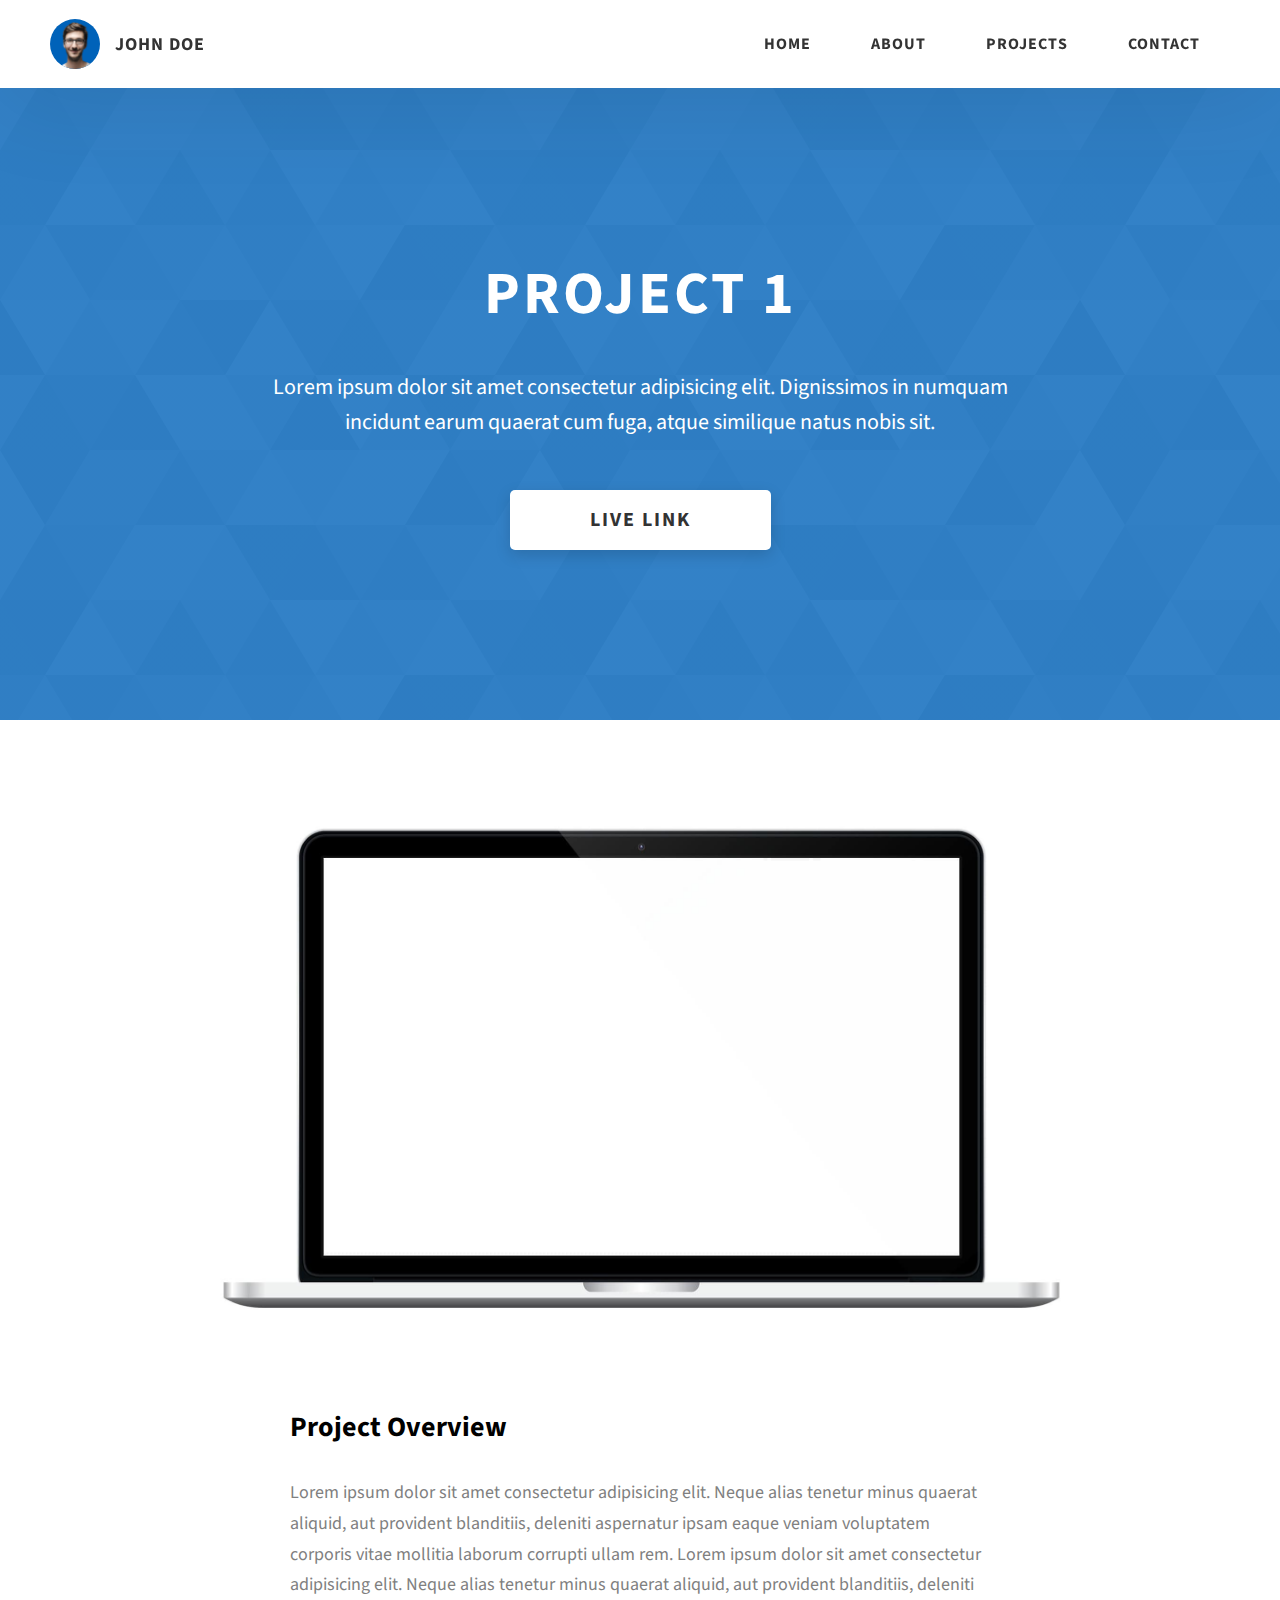
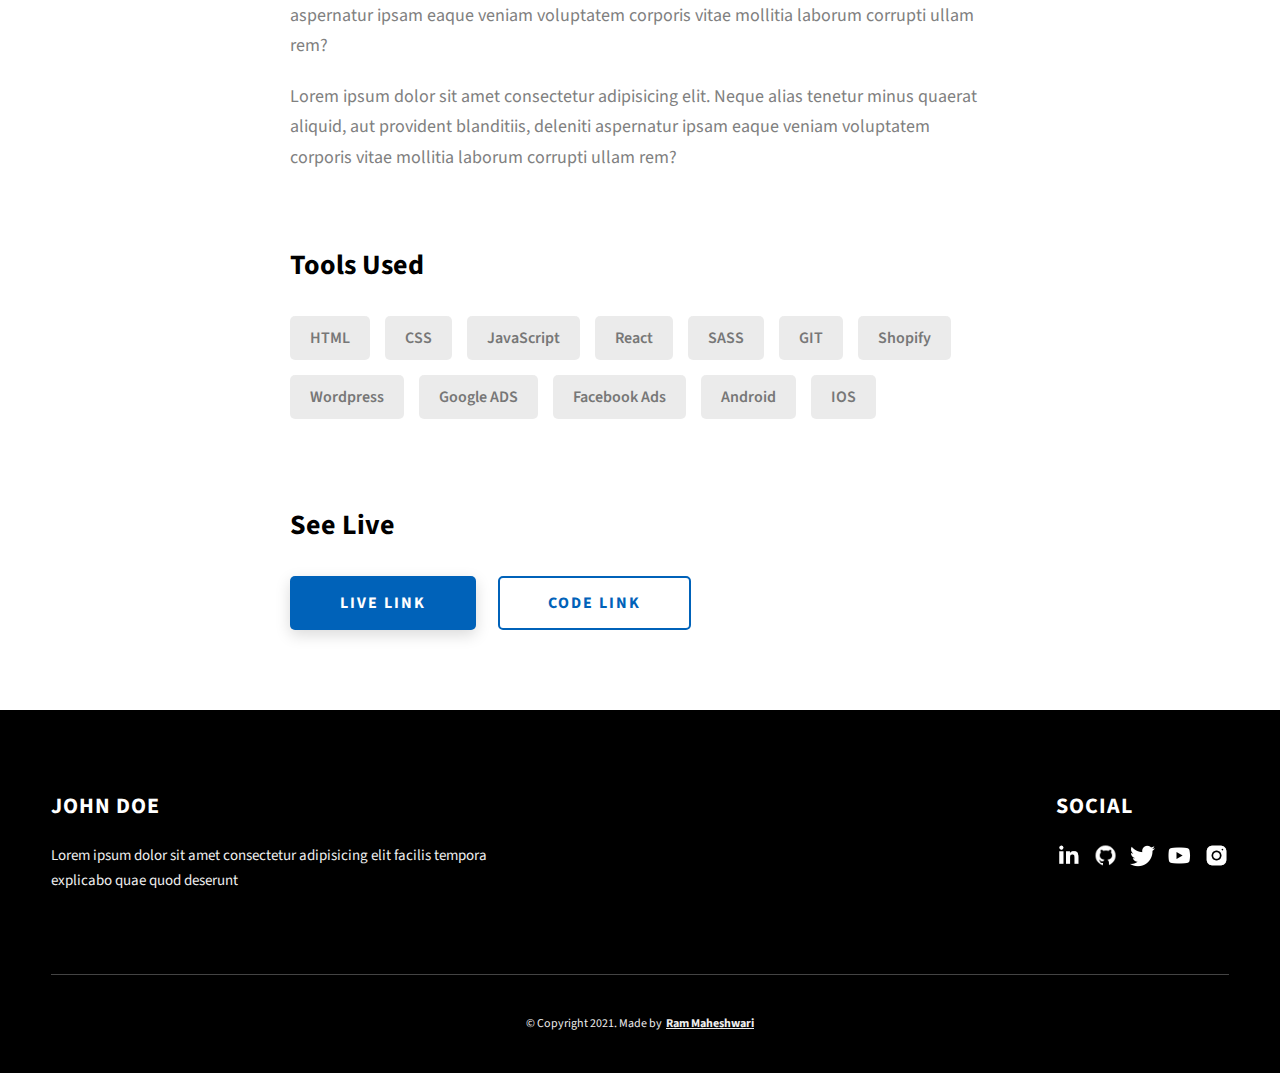
==== project-1.html @ 65ace91c "initial commit" ====
<!DOCTYPE html>
<html lang="en">
  <head>
    <meta charset="UTF-8" />
    <meta name="viewport" content="width=device-width, initial-scale=1.0" />
    <meta http-equiv="X-UA-Compatible" content="ie=edge" />
    <title>Case Study of Project 1</title>
    <meta name="description" content="Case study page of Project" />

    <link rel="stylesheet" href="css/style.css" />

    <link rel="preconnect" href="https://fonts.googleapis.com" />
    <link rel="preconnect" href="https://fonts.gstatic.com" crossorigin />
    <link
      href="https://fonts.googleapis.com/css2?family=Source+Sans+Pro:wght@400;600;700;900&display=swap"
      rel="stylesheet"
    />
  </head>
  <body>
    <header class="header">
      <div class="header__content">
        <div class="header__logo-container">
          <div class="header__logo-img-cont">
            <img
              src="./assets/png/john-doe.png"
              alt="Ram Maheshwari Logo Image"
              class="header__logo-img"
            />
          </div>
          <span class="header__logo-sub">John Doe</span>
        </div>
        <div class="header__main">
          <ul class="header__links">
            <li class="header__link-wrapper">
              <a href="./index.html" class="header__link"> Home </a>
            </li>
            <li class="header__link-wrapper">
              <a href="./index.html#about" class="header__link">About </a>
            </li>
            <li class="header__link-wrapper">
              <a href="./index.html#projects" class="header__link">
                Projects
              </a>
            </li>
            <li class="header__link-wrapper">
              <a href="./index.html#contact" class="header__link"> Contact </a>
            </li>
          </ul>
          <div class="header__main-ham-menu-cont">
            <img
              src="./assets/svg/ham-menu.svg"
              alt="hamburger menu"
              class="header__main-ham-menu"
            />
            <img
              src="./assets/svg/ham-menu-close.svg"
              alt="hamburger menu close"
              class="header__main-ham-menu-close d-none"
            />
          </div>
        </div>
      </div>
      <div class="header__sm-menu">
        <div class="header__sm-menu-content">
          <ul class="header__sm-menu-links">
            <li class="header__sm-menu-link">
              <a href="./index.html"> Home </a>
            </li>

            <li class="header__sm-menu-link">
              <a href="./index.html#about"> About </a>
            </li>

            <li class="header__sm-menu-link">
              <a href="./index.html#projects"> Projects </a>
            </li>

            <li class="header__sm-menu-link">
              <a href="./index.html#contact"> Contact </a>
            </li>
          </ul>
        </div>
      </div>
    </header>
    <section class="project-cs-hero">
      <div class="project-cs-hero__content">
        <h1 class="heading-primary">Project 1</h1>
        <div class="project-cs-hero__info">
          <p class="text-primary">
            Lorem ipsum dolor sit amet consectetur adipisicing elit. Dignissimos
            in numquam incidunt earum quaerat cum fuga, atque similique natus
            nobis sit.
          </p>
        </div>
        <div class="project-cs-hero__cta">
          <a href="#" class="btn btn--bg" target="_blank">Live Link</a>
        </div>
      </div>
    </section>
    <section class="project-details">
      <div class="main-container">
        <div class="project-details__content">
          <div class="project-details__showcase-img-cont">
            <img
              src="./assets/jpeg/project-mockup-example.jpeg"
              alt="Project Image"
              class="project-details__showcase-img"
            />
          </div>
          <div class="project-details__content-main">
            <div class="project-details__desc">
              <h3 class="project-details__content-title">Project Overview</h3>
              <p class="project-details__desc-para">
                Lorem ipsum dolor sit amet consectetur adipisicing elit. Neque
                alias tenetur minus quaerat aliquid, aut provident blanditiis,
                deleniti aspernatur ipsam eaque veniam voluptatem corporis vitae
                mollitia laborum corrupti ullam rem. Lorem ipsum dolor sit amet
                consectetur adipisicing elit. Neque alias tenetur minus quaerat
                aliquid, aut provident blanditiis, deleniti aspernatur ipsam
                eaque veniam voluptatem corporis vitae mollitia laborum corrupti
                ullam rem?
              </p>
              <p class="project-details__desc-para">
                Lorem ipsum dolor sit amet consectetur adipisicing elit. Neque
                alias tenetur minus quaerat aliquid, aut provident blanditiis,
                deleniti aspernatur ipsam eaque veniam voluptatem corporis vitae
                mollitia laborum corrupti ullam rem?
              </p>
            </div>
            <div class="project-details__tools-used">
              <h3 class="project-details__content-title">Tools Used</h3>
              <div class="skills">
                <div class="skills__skill">HTML</div>
                <div class="skills__skill">CSS</div>
                <div class="skills__skill">JavaScript</div>
                <div class="skills__skill">React</div>
                <div class="skills__skill">SASS</div>
                <div class="skills__skill">GIT</div>
                <div class="skills__skill">Shopify</div>
                <div class="skills__skill">Wordpress</div>
                <div class="skills__skill">Google ADS</div>
                <div class="skills__skill">Facebook Ads</div>
                <div class="skills__skill">Android</div>
                <div class="skills__skill">IOS</div>
              </div>
            </div>
            <div class="project-details__links">
              <h3 class="project-details__content-title">See Live</h3>
              <a
                href="#"
                class="btn btn--med btn--theme project-details__links-btn"
                target="_blank"
                >Live Link</a
              >
              <a
                href="#"
                class="btn btn--med btn--theme-inv project-details__links-btn"
                target="_blank"
                >Code Link</a
              >
            </div>
          </div>
        </div>
      </div>
    </section>
    <footer class="main-footer">
      <div class="main-container">
        <div class="main-footer__upper">
          <div class="main-footer__row main-footer__row-1">
            <h2 class="heading heading-sm main-footer__heading-sm">
              <span>Social</span>
            </h2>
            <div class="main-footer__social-cont">
              <a target="_blank" rel="noreferrer" href="#">
                <img
                  class="main-footer__icon"
                  src="./assets/png/linkedin-ico.png"
                  alt="icon"
                />
              </a>
              <a target="_blank" rel="noreferrer" href="#">
                <img
                  class="main-footer__icon"
                  src="./assets/png/github-ico.png"
                  alt="icon"
                />
              </a>
              <a target="_blank" rel="noreferrer" href="#">
                <img
                  class="main-footer__icon"
                  src="./assets/png/twitter-ico.png"
                  alt="icon"
                />
              </a>
              <a target="_blank" rel="noreferrer" href="#">
                <img
                  class="main-footer__icon"
                  src="./assets/png/yt-ico.png"
                  alt="icon"
                />
              </a>
              <a target="_blank" rel="noreferrer" href="#">
                <img
                  class="main-footer__icon main-footer__icon--mr-none"
                  src="./assets/png/insta-ico.png"
                  alt="icon"
                />
              </a>
            </div>
          </div>
          <div class="main-footer__row main-footer__row-2">
            <h4 class="heading heading-sm text-lt">John Doe</h4>
            <p class="main-footer__short-desc">
              Lorem ipsum dolor sit amet consectetur adipisicing elit facilis
              tempora explicabo quae quod deserunt
            </p>
          </div>
        </div>

        <div class="main-footer__lower">
          &copy; Copyright 2021. Made by
          <a rel="noreferrer" target="_blank" href="https://rammaheshwari.com"
            >Ram Maheshwari</a
          >
        </div>
      </div>
    </footer>
    <script src="./index.js"></script>
  </body>
</html>
---- css/style.css ----
/*
0 - 600px:      Phone
600 - 900px:    Tablet portrait
900 - 1200px:   Tablet landscape
[1200 - 1800] is where our normal styles apply
1800px + :      Big desktop
$breakpoint arguement choices:
- phone
- tab-port
- tab-land
- big-desktop

Inside media queries 1em is always 16px i.e 1em = 16px at every screen size only inside media queries
*/
*,
*::after,
*::before {
  margin: 0;
  padding: 0;
  box-sizing: inherit;
  font-family: inherit; }

html {
  font-size: 62.5%;
  scroll-behavior: smooth; }
  @media only screen and (max-width: 75em) {
    html {
      font-size: 59%; } }
  @media only screen and (max-width: 56.25em) {
    html {
      font-size: 56%; } }
  @media only screen and (min-width: 112.5em) {
    html {
      font-size: 65%; } }

body {
  box-sizing: border-box;
  position: relative;
  line-height: 1.5;
  font-family: sans-serif;
  overflow-x: hidden;
  overflow-y: scroll;
  font-family: 'Source Sans Pro', sans-serif; }

a {
  text-decoration: none;
  color: inherit; }

li {
  list-style: none; }

input:focus,
button:focus,
a:focus,
textarea:focus {
  outline: none; }

button {
  border: none;
  cursor: pointer; }

textarea {
  resize: none; }

.heading-primary {
  font-size: 6rem;
  text-transform: uppercase;
  letter-spacing: 3px;
  text-align: center; }
  @media only screen and (max-width: 37.5em) {
    .heading-primary {
      font-size: 4.5rem; } }

.heading-sec__mb-bg {
  margin-bottom: 11rem; }
  @media only screen and (max-width: 56.25em) {
    .heading-sec__mb-bg {
      margin-bottom: 8rem; } }

.heading-sec__mb-med {
  margin-bottom: 9rem; }
  @media only screen and (max-width: 56.25em) {
    .heading-sec__mb-med {
      margin-bottom: 8rem; } }

.heading-sec__main {
  display: block;
  font-size: 4rem;
  text-transform: uppercase;
  letter-spacing: 1px;
  letter-spacing: 3px;
  text-align: center;
  margin-bottom: 3.5rem;
  position: relative; }
  .heading-sec__main--lt {
    color: #fff; }
    .heading-sec__main--lt::after {
      content: '';
      background: #fff !important; }
  .heading-sec__main::after {
    content: '';
    position: absolute;
    top: calc(100% + 1.5rem);
    height: 5px;
    width: 3rem;
    background: #0062b9;
    left: 50%;
    transform: translateX(-50%);
    border-radius: 5px; }
    @media only screen and (max-width: 37.5em) {
      .heading-sec__main::after {
        top: calc(100% + 1.2rem); } }

.heading-sec__sub {
  display: block;
  text-align: center;
  color: #777;
  font-size: 2rem;
  font-weight: 500;
  max-width: 80rem;
  margin: auto;
  line-height: 1.6; }
  @media only screen and (max-width: 37.5em) {
    .heading-sec__sub {
      font-size: 1.8rem; } }
  .heading-sec__sub--lt {
    color: #eee; }

.heading-sm {
  font-size: 2.2rem;
  text-transform: uppercase;
  letter-spacing: 1px; }

.main-container {
  max-width: 120rem;
  margin: auto;
  width: 92%; }

.btn {
  background: #fff;
  color: #333;
  text-transform: uppercase;
  letter-spacing: 2px;
  display: inline-block;
  font-weight: 700;
  border-radius: 5px;
  box-shadow: 0 5px 15px 0 rgba(0, 0, 0, 0.15);
  transition: transform .3s; }
  .btn:hover {
    transform: translateY(-3px); }
  .btn--bg {
    padding: 1.5rem 8rem;
    font-size: 2rem; }
  .btn--med {
    padding: 1.5rem 5rem;
    font-size: 1.6rem; }
  .btn--theme {
    background: #0062b9;
    color: #fff; }
  .btn--theme-inv {
    color: #0062b9;
    background: #fff;
    border: 2px solid #0062b9;
    box-shadow: none;
    padding: calc(1.5rem - 2px) calc(5rem - 2px); }

.sec-pad {
  padding: 12rem 0; }
  @media only screen and (max-width: 56.25em) {
    .sec-pad {
      padding: 8rem 0; } }

.text-primary {
  color: #fff;
  font-size: 2.2rem;
  text-align: center;
  width: 100%;
  line-height: 1.6; }
  @media only screen and (max-width: 37.5em) {
    .text-primary {
      font-size: 2rem; } }

.d-none {
  display: none; }

.home-hero {
  color: #fff;
  background: linear-gradient(to right, rgba(0, 98, 185, 0.8), rgba(0, 98, 185, 0.8)), url(../../assets/svg/common-bg.svg);
  background-position: center;
  height: 100vh;
  min-height: 80rem;
  max-height: 120rem;
  position: relative; }
  @media only screen and (max-width: 37.5em) {
    .home-hero {
      height: unset;
      min-height: unset; } }
  .home-hero__socials {
    position: absolute;
    top: 50%;
    border: 2px solid #eee;
    border-left: 2px solid #eee;
    transform: translateY(-50%); }
    @media only screen and (max-width: 56.25em) {
      .home-hero__socials {
        display: none; } }
  .home-hero__mouse-scroll-cont {
    position: absolute;
    bottom: 3%;
    left: 50%;
    transform: translateX(-50%); }
    @media only screen and (max-width: 37.5em) {
      .home-hero__mouse-scroll-cont {
        display: none; } }
  .home-hero__social {
    width: 5rem; }
  .home-hero__social-icon-link {
    width: 100%;
    display: block;
    padding: 1.2rem;
    border-bottom: 2px solid #eee;
    transition: background .3s; }
    .home-hero__social-icon-link:hover {
      background: rgba(255, 255, 255, 0.1); }
    .home-hero__social-icon-link--bd-none {
      border-bottom: 0; }
  .home-hero__social-icon {
    width: 100%; }
  .home-hero__content {
    position: absolute;
    top: 50%;
    left: 50%;
    transform: translate(-50%, -50%);
    max-width: 90rem;
    width: 92%; }
    @media only screen and (max-width: 37.5em) {
      .home-hero__content {
        padding: 19rem 0 13rem 0;
        margin: auto;
        position: static;
        transform: translate(0, 0); } }
  .home-hero__info {
    margin: 3rem auto 0 auto;
    max-width: 80rem; }
  .home-hero__cta {
    margin-top: 5rem;
    text-align: center; }

.about {
  background: #fafafa; }
  .about__content {
    display: grid;
    grid-template-columns: 1fr 1fr;
    grid-gap: 10rem; }
    @media only screen and (max-width: 56.25em) {
      .about__content {
        grid-template-columns: 1fr;
        grid-gap: 8rem; } }
    .about__content-title {
      font-weight: 700;
      font-size: 2.8rem;
      margin-bottom: 3rem; }
      @media only screen and (max-width: 37.5em) {
        .about__content-title {
          font-size: 2.4rem; } }
    .about__content-details-para {
      font-size: 1.8rem;
      color: grey;
      max-width: 60rem;
      line-height: 1.7;
      margin-bottom: 1rem; }
      .about__content-details-para--hl {
        font-weight: 700;
        margin: 0 3px; }
      .about__content-details-para:last-child {
        margin-bottom: 4rem; }

.projects__row {
  display: grid;
  grid-template-columns: 1.5fr 1fr;
  grid-gap: 5rem;
  margin-bottom: 11rem; }
  @media only screen and (max-width: 56.25em) {
    .projects__row {
      grid-template-columns: 1fr;
      grid-gap: 2rem;
      margin-bottom: 8rem; } }
  @media only screen and (max-width: 56.25em) {
    .projects__row {
      text-align: center; } }
  .projects__row:last-child {
    margin-bottom: 0; }
  .projects__row-img-cont {
    overflow: hidden; }
  .projects__row-img {
    width: 100%;
    display: block;
    object-fit: cover; }
  .projects__row-content {
    padding: 2rem 0;
    display: flex;
    justify-content: center;
    flex-direction: column;
    align-items: flex-start; }
    @media only screen and (max-width: 56.25em) {
      .projects__row-content {
        align-items: center; } }
    .projects__row-content-title {
      font-weight: 700;
      font-size: 2.8rem;
      margin-bottom: 2rem; }
      @media only screen and (max-width: 37.5em) {
        .projects__row-content-title {
          font-size: 2.4rem; } }
    .projects__row-content-desc {
      font-size: 1.8rem;
      color: grey;
      max-width: 60rem;
      line-height: 1.7;
      margin-bottom: 3rem; }
      @media only screen and (max-width: 37.5em) {
        .projects__row-content-desc {
          font-size: 1.7rem; } }

.contact {
  background: linear-gradient(to right, rgba(0, 98, 185, 0.8), rgba(0, 98, 185, 0.8)), url(../../assets/svg/common-bg.svg);
  background-size: cover;
  background-position: center; }
  .contact__form-container {
    box-shadow: 0 0 10px rgba(0, 0, 0, 0.1);
    background: white;
    padding: 4rem;
    margin-top: 6rem;
    max-width: 80rem;
    text-align: right;
    width: 95%;
    border-radius: 5px;
    margin: 5rem auto 0 auto; }
    @media only screen and (max-width: 37.5em) {
      .contact__form-container {
        padding: 3rem; } }
  .contact__form-field {
    margin-bottom: 4rem; }
    @media only screen and (max-width: 37.5em) {
      .contact__form-field {
        margin-bottom: 3rem; } }
  .contact__form-label {
    color: #666;
    font-size: 1.4rem;
    letter-spacing: 1px;
    font-weight: 700;
    margin-bottom: 1rem;
    display: block;
    text-align: left; }
  .contact__form-input {
    color: #333;
    padding: 2rem;
    width: 100%;
    border: 1px solid #ebebeb;
    font-size: 1.6rem;
    letter-spacing: 0px;
    background: #f0f0f0;
    border-radius: 5px;
    font-weight: 600;
    /* Code for Modern Browsers */
    /* Code for WebKit, Blink, Edge */
    /* Code for Internet Explorer 10-11 */
    /* Code for Microsoft Edge */
    /* Code for Mozilla Firefox 4 to 18 */
    /* Code for Mozilla Firefox 19+ */ }
    .contact__form-input::placeholder {
      color: #999;
      font-weight: 600;
      font-size: 1.6rem; }
    .contact__form-input::-webkit-input-placeholder {
      color: #999;
      font-weight: 600;
      font-size: 1.6rem; }
    .contact__form-input:-ms-input-placeholder {
      color: #999;
      font-weight: 600;
      font-size: 1.6rem; }
    .contact__form-input::-ms-input-placeholder {
      color: #999;
      font-weight: 600;
      font-size: 1.6rem; }
    .contact__form-input:-moz-placeholder {
      opacity: 1;
      color: #999;
      font-weight: 600;
      font-size: 1.6rem; }
    .contact__form-input::-moz-placeholder {
      opacity: 1;
      color: #999;
      font-weight: 600;
      font-size: 1.6rem; }
  .contact__btn {
    width: 30%;
    padding: 2rem 4rem;
    font-size: 1.6rem; }
    @media only screen and (max-width: 37.5em) {
      .contact__btn {
        width: 100%; } }

.project-cs-hero {
  color: #fff;
  background: linear-gradient(to right, rgba(0, 98, 185, 0.8), rgba(0, 98, 185, 0.8)), url(../../assets/svg/common-bg.svg);
  background-size: cover;
  background-position: center;
  position: relative; }
  @media only screen and (max-width: 37.5em) {
    .project-cs-hero {
      height: unset;
      min-height: unset; } }
  .project-cs-hero__content {
    padding: 25rem 0 17rem 0;
    max-width: 90rem;
    width: 92%;
    margin: auto; }
    @media only screen and (max-width: 37.5em) {
      .project-cs-hero__content {
        padding: 19rem 0 13rem 0;
        margin: auto;
        position: static;
        transform: translate(0, 0); } }
  .project-cs-hero__info {
    margin: 3rem auto 0 auto;
    max-width: 80rem; }
  .project-cs-hero__cta {
    margin-top: 5rem;
    text-align: center; }

.project-details__content {
  padding: 8rem 0;
  max-width: 90rem;
  margin: auto; }
  .project-details__content-title {
    font-weight: 700;
    font-size: 2.8rem;
    margin-bottom: 3rem; }
    @media only screen and (max-width: 37.5em) {
      .project-details__content-title {
        font-size: 2.4rem; } }

.project-details__showcase-img-cont {
  width: 100%;
  margin-bottom: 6rem; }

.project-details__showcase-img {
  width: 100%; }

.project-details__content-main {
  width: 100%;
  max-width: 70rem;
  margin: auto; }

.project-details__desc {
  margin: 0 0 7rem 0; }
  .project-details__desc-para {
    font-size: 1.8rem;
    line-height: 1.7;
    color: grey;
    margin-bottom: 2rem; }

.project-details__tools-used {
  margin: 0 0 7rem 0; }
  .project-details__tools-used-list {
    display: flex;
    flex-wrap: wrap; }
  .project-details__tools-used-item {
    padding: 1rem 2rem;
    margin-bottom: 1.5rem;
    margin-right: 1.5rem;
    font-size: 1.6rem;
    background: rgba(153, 153, 153, 0.2);
    border-radius: 5px;
    font-weight: 600;
    color: #777; }

.project-details__links {
  margin: 0 0; }
  .project-details__links-btn {
    margin-right: 2rem; }
    @media only screen and (max-width: 37.5em) {
      .project-details__links-btn {
        margin-right: 0;
        width: 70%;
        margin-bottom: 2rem;
        text-align: center; } }
    .project-details__links-btn:last-child {
      margin: 0; }
      @media only screen and (max-width: 37.5em) {
        .project-details__links-btn:last-child {
          margin: 0; } }

.header {
  position: fixed;
  width: 100%;
  z-index: 1000;
  background: #000;
  background: #fff;
  box-shadow: 0 10px 100px rgba(0, 0, 0, 0.1); }
  .header__content {
    display: flex;
    align-items: center;
    justify-content: space-between;
    padding: 1rem 5rem; }
    @media only screen and (max-width: 56.25em) {
      .header__content {
        padding: 0 2rem; } }
  .header__logo-container {
    display: flex;
    align-items: center;
    cursor: pointer;
    color: #333;
    transition: color .3s; }
    .header__logo-container:hover {
      color: #0062b9; }
  .header__logo-img-cont {
    width: 5rem;
    height: 5rem;
    border-radius: 50px;
    overflow: hidden;
    margin-right: 1.5rem;
    background: #0062b9; }
    @media only screen and (max-width: 56.25em) {
      .header__logo-img-cont {
        width: 4.5rem;
        height: 4.5rem;
        margin-right: 1.2rem; } }
  .header__logo-img {
    width: 100%;
    height: 100%;
    object-fit: cover;
    object-position: center;
    display: block; }
  .header__logo-sub {
    font-size: 1.8rem;
    text-transform: uppercase;
    font-weight: 700;
    letter-spacing: 1px; }
  .header__links {
    display: flex; }
    @media only screen and (max-width: 37.5em) {
      .header__links {
        display: none; } }
  .header__link {
    padding: 2.2rem 3rem;
    display: inline-block;
    font-size: 1.6rem;
    color: #333;
    text-transform: uppercase;
    letter-spacing: 1px;
    font-weight: 700;
    transition: color .3s; }
    .header__link:hover {
      color: #0062b9; }
    @media only screen and (max-width: 56.25em) {
      .header__link {
        padding: 3rem 1.8rem;
        font-size: 1.5rem; } }
  .header__main-ham-menu-cont {
    display: none;
    width: 3rem;
    padding: 2.2rem 0; }
    @media only screen and (max-width: 37.5em) {
      .header__main-ham-menu-cont {
        display: block; } }
  .header__main-ham-menu {
    width: 100%; }
  .header__main-ham-menu-close {
    width: 100%; }
  .header__sm-menu {
    background: #fff;
    position: absolute;
    width: 100%;
    top: 100%;
    visibility: hidden;
    opacity: 0;
    transition: all .3s;
    box-shadow: 0px 5px 5px 0px rgba(0, 0, 0, 0.1);
    -webkit-box-shadow: 0px 5px 5px 0px rgba(0, 0, 0, 0.1);
    -moz-box-shadow: 0px 5px 5px 0px rgba(0, 0, 0, 0.1); }
    .header__sm-menu--active {
      visibility: hidden;
      opacity: 0; }
      @media only screen and (max-width: 37.5em) {
        .header__sm-menu--active {
          visibility: visible;
          opacity: 1; } }
  .header__sm-menu-link a {
    display: block;
    text-decoration: none;
    padding: 2.5rem 3rem;
    font-size: 1.6rem;
    color: #333;
    text-align: right;
    border-bottom: 1px solid #eee;
    font-weight: 700;
    text-transform: uppercase;
    letter-spacing: 2px;
    transition: color .3s; }
    .header__sm-menu-link a:hover {
      color: #0062b9; }
  .header__sm-menu-link:first-child a {
    border-top: 1px solid #eee; }
  .header__sm-menu-link-last {
    border-bottom: 0; }

.main-footer {
  background: #000;
  color: #fff; }
  .main-footer__upper {
    display: flex;
    justify-content: space-between;
    padding: 8rem 0; }
    @media only screen and (max-width: 56.25em) {
      .main-footer__upper {
        padding: 6rem 0; } }
    @media only screen and (max-width: 37.5em) {
      .main-footer__upper {
        display: block; } }
  .main-footer__row-1 {
    order: 2; }
    @media only screen and (max-width: 56.25em) {
      .main-footer__row-1 {
        margin-bottom: 5rem; } }
  .main-footer__row-2 {
    width: 40%;
    order: 1;
    max-width: 50rem; }
    @media only screen and (max-width: 56.25em) {
      .main-footer__row-2 {
        width: 100%; } }
  .main-footer__short-desc {
    margin-top: 2rem;
    color: #eee;
    font-size: 1.5rem;
    line-height: 1.7; }
  .main-footer__social-cont {
    margin-top: 2rem; }
  .main-footer__icon {
    margin-right: 1rem;
    width: 2.5rem; }
    .main-footer__icon--mr-none {
      margin-right: 0; }
  .main-footer__lower {
    padding: 4rem 0;
    border-top: 1px solid #444;
    color: #eee;
    font-size: 1.2rem;
    text-align: left;
    text-align: center; }
    .main-footer__lower a {
      text-decoration: underline;
      font-weight: bold;
      margin-left: 2px; }
    @media only screen and (max-width: 56.25em) {
      .main-footer__lower {
        padding: 3.5rem 0; } }

.skills {
  display: flex;
  flex-wrap: wrap; }
  .skills__skill {
    padding: 1rem 2rem;
    margin-bottom: 1.5rem;
    margin-right: 1.5rem;
    font-size: 1.6rem;
    background: rgba(153, 153, 153, 0.2);
    border-radius: 5px;
    font-weight: 600;
    color: #777; }

.mouse {
  width: 25px;
  height: 40px;
  border: 2px solid #eee;
  border-radius: 60px;
  position: relative;
  overflow: hidden; }
  .mouse::before {
    content: '';
    width: 5px;
    height: 5px;
    position: absolute;
    top: 7px;
    left: 50%;
    transform: translateX(-50%);
    background-color: #eee;
    border-radius: 50%;
    opacity: 1;
    animation: wheel 1.3s infinite;
    -webkit-animation: wheel 1.3s infinite; }

@keyframes wheel {
  to {
    opacity: 0;
    top: 27px; } }

@-webkit-keyframes wheel {
  to {
    opacity: 0;
    top: 27px; } }
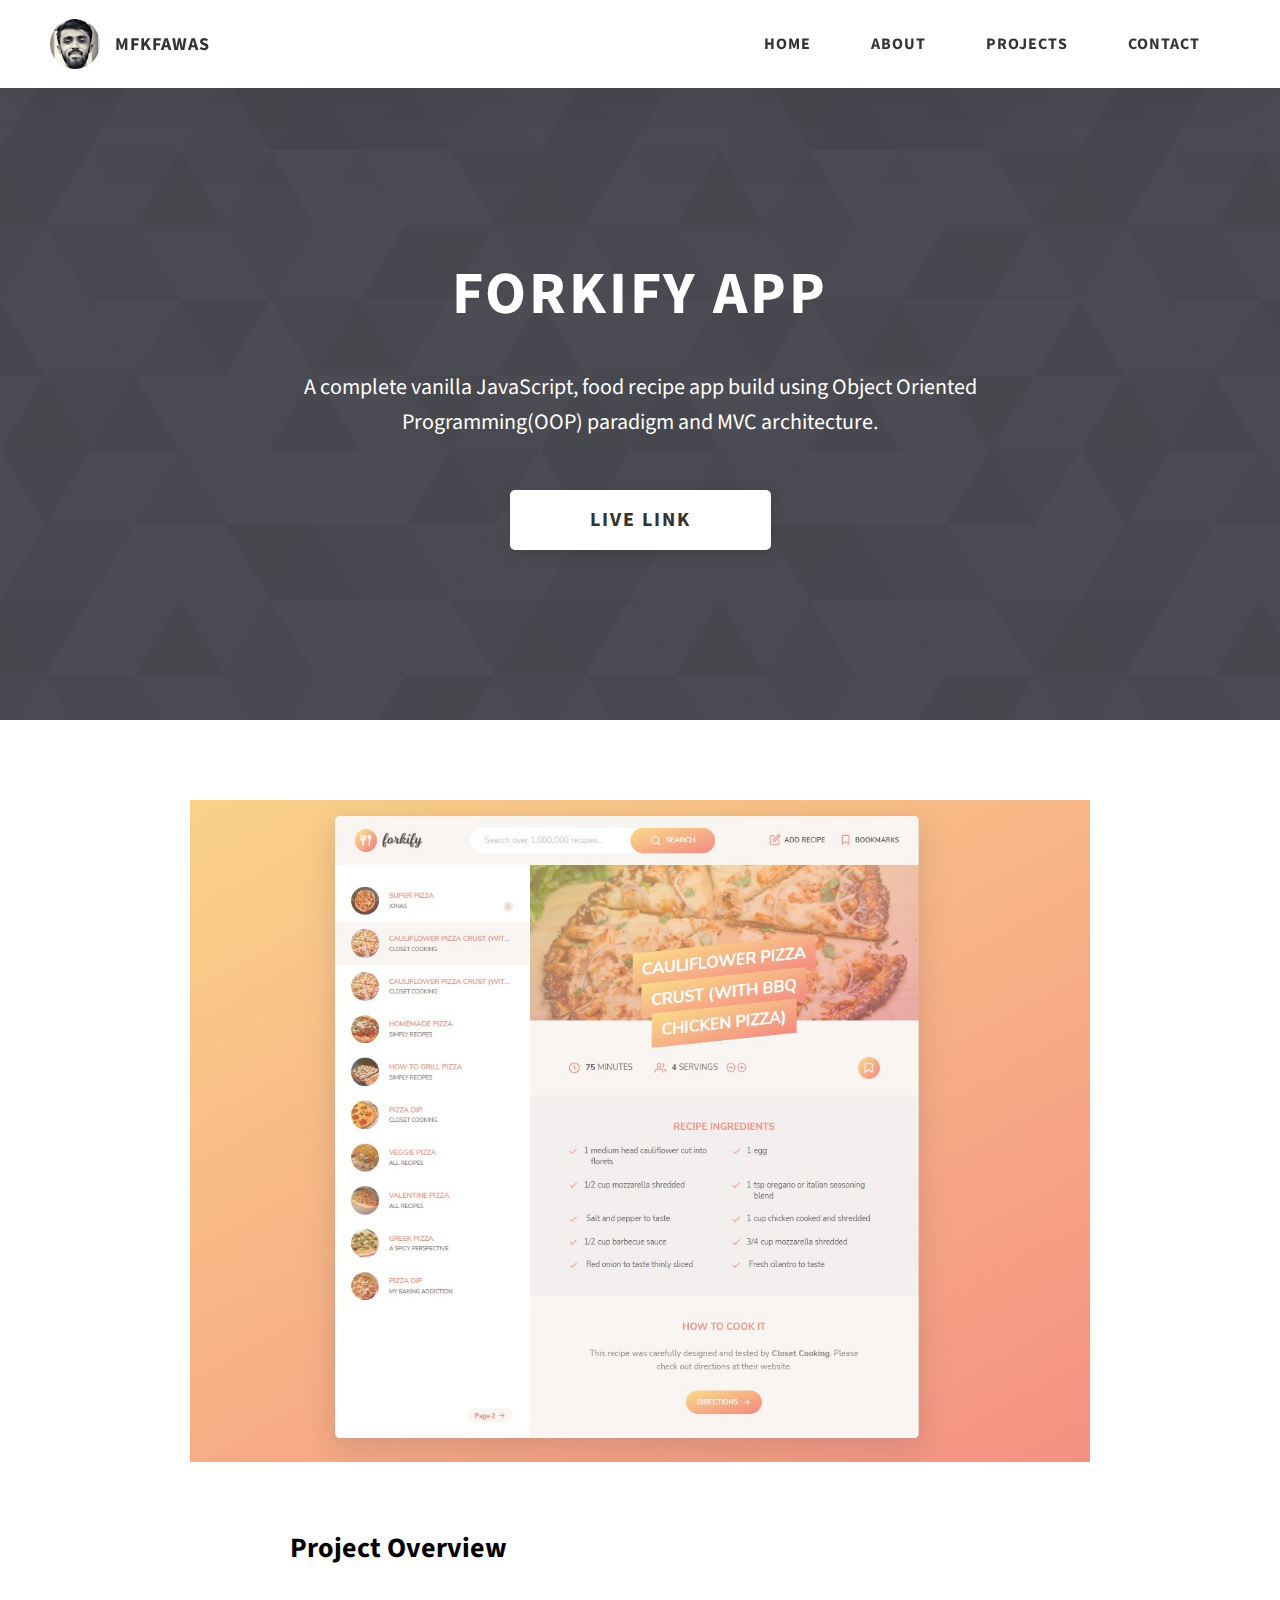
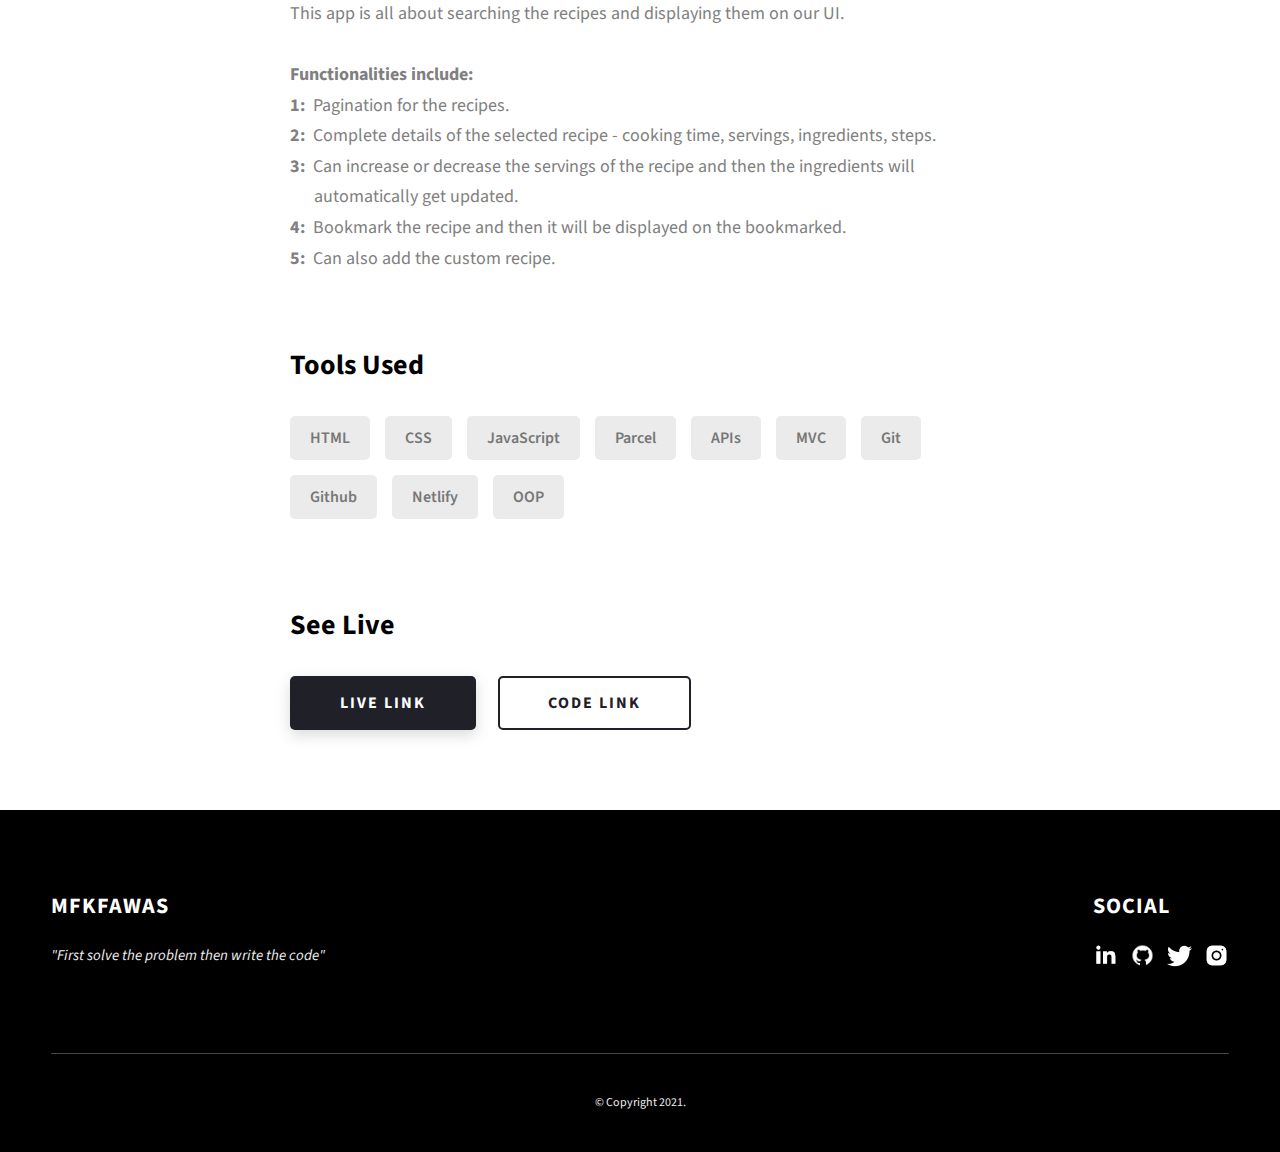
==== commit d9152535: "customized forkify" ====
--- a/project-1.html
+++ b/project-1.html
@@ -22,12 +22,12 @@
         <div class="header__logo-container">
           <div class="header__logo-img-cont">
             <img
-              src="./assets/png/john-doe.png"
+              src="./assets/png/jonh-doe.jpg"
               alt="Ram Maheshwari Logo Image"
               class="header__logo-img"
             />
           </div>
-          <span class="header__logo-sub">John Doe</span>
+          <span class="header__logo-sub">mfkfawas</span>
         </div>
         <div class="header__main">
           <ul class="header__links">
@@ -38,9 +38,7 @@
               <a href="./index.html#about" class="header__link">About </a>
             </li>
             <li class="header__link-wrapper">
-              <a href="./index.html#projects" class="header__link">
-                Projects
-              </a>
+              <a href="./index.html#projects" class="header__link"> Projects </a>
             </li>
             <li class="header__link-wrapper">
               <a href="./index.html#contact" class="header__link"> Contact </a>
@@ -84,16 +82,20 @@
     </header>
     <section class="project-cs-hero">
       <div class="project-cs-hero__content">
-        <h1 class="heading-primary">Project 1</h1>
+        <h1 class="heading-primary">Forkify App</h1>
         <div class="project-cs-hero__info">
           <p class="text-primary">
-            Lorem ipsum dolor sit amet consectetur adipisicing elit. Dignissimos
-            in numquam incidunt earum quaerat cum fuga, atque similique natus
-            nobis sit.
+            A complete vanilla JavaScript, food recipe app build using Object Oriented
+            Programming(OOP) paradigm and MVC architecture.
           </p>
         </div>
         <div class="project-cs-hero__cta">
-          <a href="#" class="btn btn--bg" target="_blank">Live Link</a>
+          <a
+            href="https://forkify-recipe-mfkfawas.netlify.app/"
+            class="btn btn--bg"
+            target="_blank"
+            >Live Link</a
+          >
         </div>
       </div>
     </section>
@@ -102,7 +104,7 @@
         <div class="project-details__content">
           <div class="project-details__showcase-img-cont">
             <img
-              src="./assets/jpeg/project-mockup-example.jpeg"
+              src="assets\jpeg\forkify-search.jpg"
               alt="Project Image"
               class="project-details__showcase-img"
             />
@@ -111,20 +113,26 @@
             <div class="project-details__desc">
               <h3 class="project-details__content-title">Project Overview</h3>
               <p class="project-details__desc-para">
-                Lorem ipsum dolor sit amet consectetur adipisicing elit. Neque
-                alias tenetur minus quaerat aliquid, aut provident blanditiis,
-                deleniti aspernatur ipsam eaque veniam voluptatem corporis vitae
-                mollitia laborum corrupti ullam rem. Lorem ipsum dolor sit amet
-                consectetur adipisicing elit. Neque alias tenetur minus quaerat
-                aliquid, aut provident blanditiis, deleniti aspernatur ipsam
-                eaque veniam voluptatem corporis vitae mollitia laborum corrupti
-                ullam rem?
-              </p>
-              <p class="project-details__desc-para">
-                Lorem ipsum dolor sit amet consectetur adipisicing elit. Neque
-                alias tenetur minus quaerat aliquid, aut provident blanditiis,
-                deleniti aspernatur ipsam eaque veniam voluptatem corporis vitae
-                mollitia laborum corrupti ullam rem?
+                This app is all about searching the recipes and displaying them on our UI.
+                <br />
+                <br /><strong>Functionalities include:</strong> <br /><strong
+                  >1:&nbsp;</strong
+                >
+                Pagination for the recipes.
+                <br /><strong>2:&nbsp;</strong>
+                Complete details of the selected recipe - cooking time, servings,
+                ingredients, steps.
+
+                <br /><strong>3:&nbsp;</strong>
+                Can increase or decrease the servings of the recipe and then the
+                ingredients will &nbsp;&nbsp;&nbsp;&nbsp;&nbsp;&nbsp;automatically get
+                updated.
+
+                <br /><strong>4:&nbsp;</strong>
+                Bookmark the recipe and then it will be displayed on the bookmarked.
+
+                <br /><strong>5:&nbsp;</strong>
+                Can also add the custom recipe.
               </p>
             </div>
             <div class="project-details__tools-used">
@@ -133,27 +141,25 @@
                 <div class="skills__skill">HTML</div>
                 <div class="skills__skill">CSS</div>
                 <div class="skills__skill">JavaScript</div>
-                <div class="skills__skill">React</div>
-                <div class="skills__skill">SASS</div>
-                <div class="skills__skill">GIT</div>
-                <div class="skills__skill">Shopify</div>
-                <div class="skills__skill">Wordpress</div>
-                <div class="skills__skill">Google ADS</div>
-                <div class="skills__skill">Facebook Ads</div>
-                <div class="skills__skill">Android</div>
-                <div class="skills__skill">IOS</div>
+                <div class="skills__skill">Parcel</div>
+                <div class="skills__skill">APIs</div>
+                <div class="skills__skill">MVC</div>
+                <div class="skills__skill">Git</div>
+                <div class="skills__skill">Github</div>
+                <div class="skills__skill">Netlify</div>
+                <div class="skills__skill">OOP</div>
               </div>
             </div>
             <div class="project-details__links">
               <h3 class="project-details__content-title">See Live</h3>
               <a
-                href="#"
+                href="https://forkify-recipe-mfkfawas.netlify.app/"
                 class="btn btn--med btn--theme project-details__links-btn"
                 target="_blank"
                 >Live Link</a
               >
               <a
-                href="#"
+                href="https://github.com/mfkfawas/forkify-recipe"
                 class="btn btn--med btn--theme-inv project-details__links-btn"
                 target="_blank"
                 >Code Link</a
@@ -171,35 +177,36 @@
               <span>Social</span>
             </h2>
             <div class="main-footer__social-cont">
-              <a target="_blank" rel="noreferrer" href="#">
+              <a
+                target="_blank"
+                rel="noreferrer"
+                href="https://www.linkedin.com/in/mfkfawas"
+              >
                 <img
                   class="main-footer__icon"
                   src="./assets/png/linkedin-ico.png"
                   alt="icon"
                 />
               </a>
-              <a target="_blank" rel="noreferrer" href="#">
+              <a target="_blank" rel="noreferrer" href="https://github.com/mfkfawas">
                 <img
                   class="main-footer__icon"
                   src="./assets/png/github-ico.png"
                   alt="icon"
                 />
               </a>
-              <a target="_blank" rel="noreferrer" href="#">
+              <a target="_blank" rel="noreferrer" href="https://twitter.com/mfkfawas1">
                 <img
                   class="main-footer__icon"
                   src="./assets/png/twitter-ico.png"
                   alt="icon"
                 />
               </a>
-              <a target="_blank" rel="noreferrer" href="#">
-                <img
-                  class="main-footer__icon"
-                  src="./assets/png/yt-ico.png"
-                  alt="icon"
-                />
-              </a>
-              <a target="_blank" rel="noreferrer" href="#">
+              <a
+                target="_blank"
+                rel="noreferrer"
+                href="https://www.showwcase.com/mfkfawas"
+              >
                 <img
                   class="main-footer__icon main-footer__icon--mr-none"
                   src="./assets/png/insta-ico.png"
@@ -209,20 +216,16 @@
             </div>
           </div>
           <div class="main-footer__row main-footer__row-2">
-            <h4 class="heading heading-sm text-lt">John Doe</h4>
+            <h4 class="heading heading-sm text-lt">mfkfawas</h4>
             <p class="main-footer__short-desc">
-              Lorem ipsum dolor sit amet consectetur adipisicing elit facilis
-              tempora explicabo quae quod deserunt
+              <i> "First solve the problem then write the code" </i>
+              <br />
+              <!-- <span>&nbsp;-&nbsp; John Johnson</span> -->
             </p>
           </div>
         </div>
 
-        <div class="main-footer__lower">
-          &copy; Copyright 2021. Made by
-          <a rel="noreferrer" target="_blank" href="https://rammaheshwari.com"
-            >Ram Maheshwari</a
-          >
-        </div>
+        <div class="main-footer__lower">&copy; Copyright 2021.</div>
       </div>
     </footer>
     <script src="./index.js"></script>
--- a/css/style.css
+++ b/css/style.css
@@ -103,7 +103,7 @@
     top: calc(100% + 1.5rem);
     height: 5px;
     width: 3rem;
-    background: #0062b9;
+    background: #1f2028;
     left: 50%;
     transform: translateX(-50%);
     border-radius: 5px; }
@@ -145,7 +145,7 @@
   font-weight: 700;
   border-radius: 5px;
   box-shadow: 0 5px 15px 0 rgba(0, 0, 0, 0.15);
-  transition: transform .3s; }
+  transition: transform 0.3s; }
   .btn:hover {
     transform: translateY(-3px); }
   .btn--bg {
@@ -155,12 +155,12 @@
     padding: 1.5rem 5rem;
     font-size: 1.6rem; }
   .btn--theme {
-    background: #0062b9;
+    background: #1f2028;
     color: #fff; }
   .btn--theme-inv {
-    color: #0062b9;
+    color: #1f2028;
     background: #fff;
-    border: 2px solid #0062b9;
+    border: 2px solid #1f2028;
     box-shadow: none;
     padding: calc(1.5rem - 2px) calc(5rem - 2px); }
 
@@ -185,7 +185,7 @@
 
 .home-hero {
   color: #fff;
-  background: linear-gradient(to right, rgba(0, 98, 185, 0.8), rgba(0, 98, 185, 0.8)), url(../../assets/svg/common-bg.svg);
+  background: linear-gradient(to right, rgba(31, 32, 40, 0.8), rgba(31, 32, 40, 0.8)), url(../../assets/svg/common-bg.svg);
   background-position: center;
   height: 100vh;
   min-height: 80rem;
@@ -323,7 +323,7 @@
           font-size: 1.7rem; } }
 
 .contact {
-  background: linear-gradient(to right, rgba(0, 98, 185, 0.8), rgba(0, 98, 185, 0.8)), url(../../assets/svg/common-bg.svg);
+  background: linear-gradient(to right, rgba(31, 32, 40, 0.8), rgba(31, 32, 40, 0.8)), url(../../assets/svg/common-bg.svg);
   background-size: cover;
   background-position: center; }
   .contact__form-container {
@@ -404,7 +404,7 @@
 
 .project-cs-hero {
   color: #fff;
-  background: linear-gradient(to right, rgba(0, 98, 185, 0.8), rgba(0, 98, 185, 0.8)), url(../../assets/svg/common-bg.svg);
+  background: linear-gradient(to right, rgba(31, 32, 40, 0.8), rgba(31, 32, 40, 0.8)), url(../../assets/svg/common-bg.svg);
   background-size: cover;
   background-position: center;
   position: relative; }
@@ -513,16 +513,16 @@
     align-items: center;
     cursor: pointer;
     color: #333;
-    transition: color .3s; }
+    transition: color 0.3s; }
     .header__logo-container:hover {
-      color: #0062b9; }
+      color: #1f2028; }
   .header__logo-img-cont {
     width: 5rem;
     height: 5rem;
     border-radius: 50px;
     overflow: hidden;
     margin-right: 1.5rem;
-    background: #0062b9; }
+    background: #1f2028; }
     @media only screen and (max-width: 56.25em) {
       .header__logo-img-cont {
         width: 4.5rem;
@@ -552,9 +552,9 @@
     text-transform: uppercase;
     letter-spacing: 1px;
     font-weight: 700;
-    transition: color .3s; }
+    transition: color 0.3s; }
     .header__link:hover {
-      color: #0062b9; }
+      color: #1f2028; }
     @media only screen and (max-width: 56.25em) {
       .header__link {
         padding: 3rem 1.8rem;
@@ -577,7 +577,7 @@
     top: 100%;
     visibility: hidden;
     opacity: 0;
-    transition: all .3s;
+    transition: all 0.3s;
     box-shadow: 0px 5px 5px 0px rgba(0, 0, 0, 0.1);
     -webkit-box-shadow: 0px 5px 5px 0px rgba(0, 0, 0, 0.1);
     -moz-box-shadow: 0px 5px 5px 0px rgba(0, 0, 0, 0.1); }
@@ -599,9 +599,9 @@
     font-weight: 700;
     text-transform: uppercase;
     letter-spacing: 2px;
-    transition: color .3s; }
+    transition: color 0.3s; }
     .header__sm-menu-link a:hover {
-      color: #0062b9; }
+      color: #1f2028; }
   .header__sm-menu-link:first-child a {
     border-top: 1px solid #eee; }
   .header__sm-menu-link-last {
